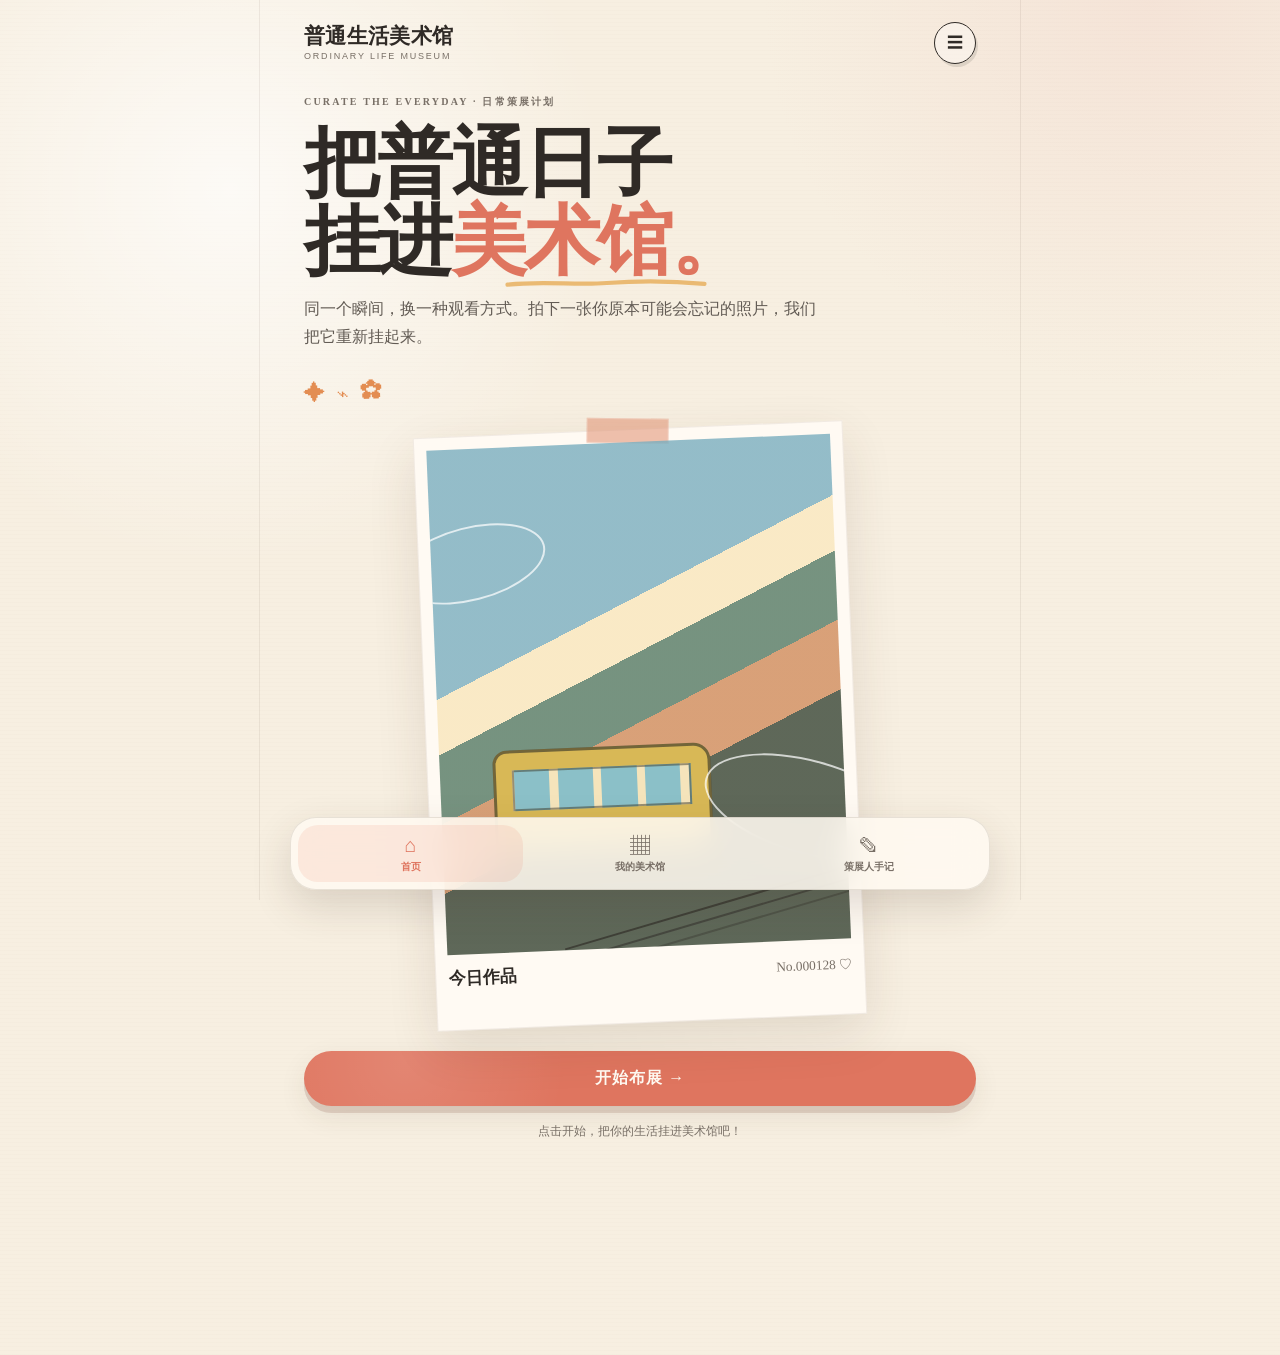
==== index.html @ 5dc71c19 "Add files via upload Initial Ordinary Museum app" ====
<!doctype html>
<html lang="zh-CN">
<head>
  <meta charset="utf-8" />
  <meta name="viewport" content="width=device-width, initial-scale=1, viewport-fit=cover" />
  <meta name="theme-color" content="#f7efe1" />
  <meta name="apple-mobile-web-app-capable" content="yes" />
  <meta name="apple-mobile-web-app-status-bar-style" content="default" />
  <meta name="description" content="普通生活美术馆：把普通日子，挂进美术馆。" />
  <link rel="manifest" href="manifest.webmanifest" />
  <link rel="icon" href="assets/icon-192.png" />
  <link rel="apple-touch-icon" href="assets/icon-192.png" />
  <link rel="stylesheet" href="styles.css" />
  <title>普通生活美术馆</title>
</head>
<body>
  <div id="app" class="app-shell" aria-live="polite"></div>
  <input id="photoInput" class="sr-only" type="file" accept="image/*" />
  <script src="services.js"></script>
  <script src="app.js"></script>
</body>
</html>
---- styles.css ----
:root {
  --paper: #f7efe1;
  --paper-2: #fffaf1;
  --ink: #2f2a26;
  --muted: #786f66;
  --line: rgba(72, 60, 47, .16);
  --coral: #df755f;
  --orange: #e38d52;
  --yellow: #f3d772;
  --green: #aabf8a;
  --blue: #9fc4cd;
  --pink: #e8a7a4;
  --lilac: #baa9ce;
  --shadow: 0 18px 50px rgba(71, 52, 35, .12);
  --shadow-soft: 0 10px 28px rgba(71, 52, 35, .09);
  --safe-b: env(safe-area-inset-bottom, 0px);
}

* { box-sizing: border-box; }
html { background: var(--paper); }
body {
  margin: 0;
  min-height: 100vh;
  color: var(--ink);
  background:
    radial-gradient(circle at 18% 14%, rgba(255,255,255,.7), transparent 24%),
    radial-gradient(circle at 90% 0%, rgba(232,167,164,.16), transparent 22%),
    repeating-linear-gradient(0deg, rgba(80,55,30,.012) 0 1px, transparent 1px 4px),
    var(--paper);
  font-family: -apple-system, BlinkMacSystemFont, "PingFang SC", "Hiragino Sans GB", "Microsoft YaHei", sans-serif;
  -webkit-font-smoothing: antialiased;
  overflow-x: hidden;
}
button, input { font: inherit; }
button { -webkit-tap-highlight-color: transparent; }
img { max-width: 100%; }

.sr-only {
  position: fixed;
  left: -9999px;
  width: 1px;
  height: 1px;
  opacity: 0;
}

.app-shell {
  width: min(100%, 760px);
  min-height: 100vh;
  margin: 0 auto;
  position: relative;
  padding-bottom: calc(92px + var(--safe-b));
}

.screen {
  min-height: 100vh;
  padding: 22px 20px calc(110px + var(--safe-b));
  position: relative;
}

.topbar {
  display: flex;
  align-items: center;
  justify-content: space-between;
  gap: 12px;
  margin-bottom: 24px;
}

.brand-mark {
  line-height: 1.05;
  letter-spacing: .02em;
}
.brand-mark strong {
  display: block;
  font: 700 21px/1.05 Georgia, "Songti SC", "STSong", serif;
}
.brand-mark span {
  display: block;
  margin-top: 5px;
  color: var(--muted);
  font-size: 9px;
  letter-spacing: .2em;
}

.icon-btn {
  width: 42px;
  height: 42px;
  border: 1.5px solid var(--ink);
  border-radius: 50%;
  background: rgba(255,255,255,.34);
  color: var(--ink);
  display: grid;
  place-items: center;
  cursor: pointer;
  box-shadow: 2px 3px 0 rgba(47,42,38,.12);
}
.icon-btn:active { transform: translate(1px, 1px); box-shadow: none; }

.hero-copy { padding-top: 8px; }
.eyebrow {
  font: 700 10px/1.2 Georgia, serif;
  letter-spacing: .22em;
  color: var(--muted);
  text-transform: uppercase;
}
.hero-title, .screen-title {
  font-family: Georgia, "Songti SC", "STSong", serif;
  font-weight: 700;
  letter-spacing: -.035em;
}
.hero-title {
  font-size: clamp(48px, 13vw, 74px);
  line-height: 1.03;
  margin: 16px 0 14px;
}
.hero-title em {
  color: var(--coral);
  font-style: normal;
  position: relative;
  white-space: nowrap;
}
.hero-title em::after {
  content: "";
  position: absolute;
  left: 4%; right: -2%; bottom: -5px;
  height: 10px;
  background: url("data:image/svg+xml,%3Csvg xmlns='http://www.w3.org/2000/svg' width='240' height='12' viewBox='0 0 240 12'%3E%3Cpath d='M2 8C44 3 83 9 121 6s74-3 117 1' fill='none' stroke='%23e8ad58' stroke-width='5' stroke-linecap='round' opacity='.8'/%3E%3C/svg%3E") center/100% 100% no-repeat;
}
.hero-sub {
  max-width: 520px;
  margin: 0;
  color: #625b54;
  font-size: 16px;
  line-height: 1.75;
}

.doodle-row {
  display: flex;
  gap: 12px;
  align-items: center;
  margin: 18px 0 4px;
  color: var(--orange);
  font-size: 22px;
  transform: rotate(-2deg);
}

.polaroid {
  width: min(88%, 430px);
  margin: 34px auto 0;
  background: #fffaf3;
  padding: 12px 12px 40px;
  box-shadow: var(--shadow);
  transform: rotate(-2.4deg);
  position: relative;
  border: 1px solid rgba(78,57,40,.08);
}
.polaroid::before {
  content: "";
  position: absolute;
  width: 82px;
  height: 25px;
  top: -12px;
  left: 50%;
  transform: translateX(-50%) rotate(3deg);
  background: rgba(225, 145, 114, .55);
  box-shadow: inset 0 0 0 1px rgba(255,255,255,.24);
}
.hero-art {
  aspect-ratio: 4 / 5;
  overflow: hidden;
  background:
    linear-gradient(155deg, rgba(121,173,190,.8) 0 36%, rgba(245,220,161,.55) 36% 44%, rgba(84,121,99,.8) 44% 54%, rgba(210,145,99,.85) 54% 64%, rgba(77,88,72,.9) 64% 100%);
  position: relative;
}
.hero-art::before,
.hero-art::after {
  content: "";
  position: absolute;
  border: 2px solid rgba(255,255,255,.72);
  border-radius: 50%;
}
.hero-art::before { width: 150px; height: 70px; left: -38px; top: 78px; transform: rotate(-12deg); }
.hero-art::after { width: 210px; height: 90px; right: -70px; bottom: 86px; transform: rotate(18deg); }
.hero-art .tram {
  position: absolute;
  left: 13%;
  bottom: 18%;
  width: 54%;
  height: 22%;
  background: #d8b856;
  border: 3px solid rgba(61,58,42,.65);
  border-radius: 14px 17px 8px 8px;
  box-shadow: inset 0 -14px rgba(105,126,79,.55);
}
.hero-art .tram::before {
  content: "";
  position: absolute;
  inset: 16% 8% auto;
  height: 35%;
  background: repeating-linear-gradient(90deg, #8bc0c8 0 20%, #f5e4bb 20% 25%);
  border: 2px solid rgba(61,58,42,.5);
}
.hero-art .rail {
  position: absolute;
  width: 82%;
  height: 2px;
  background: rgba(50,47,42,.7);
  right: -10%;
  bottom: 8%;
  transform: rotate(-14deg);
  box-shadow: 0 12px 0 rgba(50,47,42,.55), 0 24px 0 rgba(50,47,42,.35);
}
.polaroid-caption {
  display: flex;
  justify-content: space-between;
  align-items: end;
  gap: 8px;
  margin-top: 12px;
  font-family: Georgia, "Songti SC", serif;
}
.polaroid-caption strong { font-size: 17px; }
.polaroid-caption small { color: var(--muted); }

.primary-btn, .paper-btn, .secondary-btn {
  border: 0;
  cursor: pointer;
}
.primary-btn {
  width: 100%;
  margin-top: 28px;
  padding: 17px 20px;
  border-radius: 999px;
  color: #fffaf2;
  font-weight: 750;
  letter-spacing: .06em;
  background:
    radial-gradient(circle at 15% 20%, rgba(255,255,255,.12), transparent 28%),
    var(--coral);
  box-shadow: 0 7px 0 rgba(118,63,48,.17), var(--shadow-soft);
}
.primary-btn:active { transform: translateY(2px); box-shadow: 0 4px 0 rgba(118,63,48,.14); }
.primary-btn.small { width: auto; margin: 0; padding: 12px 18px; }
.secondary-btn {
  padding: 13px 18px;
  border-radius: 999px;
  border: 1.5px solid rgba(47,42,38,.45);
  background: rgba(255,255,255,.35);
  color: var(--ink);
}

.hand-note {
  margin-top: 16px;
  text-align: center;
  color: var(--muted);
  font-size: 12px;
  line-height: 1.6;
}

.screen-title {
  margin: 8px 0 6px;
  font-size: clamp(34px, 10vw, 52px);
  line-height: 1.08;
}
.screen-sub {
  margin: 0;
  color: var(--muted);
  line-height: 1.7;
}

.upload-zone {
  margin-top: 28px;
  min-height: 350px;
  border: 2px dashed rgba(80,69,58,.25);
  border-radius: 28px;
  background: rgba(255,255,255,.28);
  display: grid;
  place-items: center;
  text-align: center;
  padding: 34px 24px;
  position: relative;
  overflow: hidden;
}
.upload-zone::before {
  content: "";
  position: absolute;
  width: 115px; height: 28px;
  background: rgba(243,215,114,.5);
  top: 24px; right: -22px;
  transform: rotate(18deg);
}
.upload-zone .camera {
  width: 76px; height: 62px;
  margin: 0 auto 18px;
  border: 4px solid var(--ink);
  border-radius: 15px;
  position: relative;
  transform: rotate(-3deg);
}
.upload-zone .camera::before {
  content: "";
  position: absolute;
  width: 26px; height: 16px;
  left: 9px; top: -14px;
  border: 4px solid var(--ink);
  border-bottom: 0;
  border-radius: 8px 8px 0 0;
}
.upload-zone .camera::after {
  content: "";
  position: absolute;
  width: 24px; height: 24px;
  left: 22px; top: 15px;
  border: 4px solid var(--ink);
  border-radius: 50%;
}
.upload-zone strong { display: block; font: 700 22px/1.3 Georgia, "Songti SC", serif; }
.upload-zone p { margin: 10px 0 20px; color: var(--muted); line-height: 1.7; }
.upload-zone .paper-btn {
  padding: 13px 20px;
  border-radius: 12px 20px 14px 18px;
  background: var(--yellow);
  color: var(--ink);
  font-weight: 700;
  transform: rotate(-1deg);
  box-shadow: 3px 4px 0 rgba(71,52,35,.12);
}

.preview-strip {
  margin-top: 22px;
  display: grid;
  grid-template-columns: 92px 1fr;
  gap: 14px;
  align-items: center;
  background: rgba(255,255,255,.34);
  border: 1px solid var(--line);
  padding: 10px;
  border-radius: 18px;
}
.preview-strip img {
  width: 92px; height: 92px;
  object-fit: cover;
  border-radius: 12px;
}
.preview-strip strong { display: block; }
.preview-strip small { color: var(--muted); }

.style-grid {
  margin-top: 24px;
  display: grid;
  grid-template-columns: repeat(2, minmax(0, 1fr));
  gap: 14px;
}
.style-card {
  border: 0;
  text-align: left;
  padding: 10px 10px 15px;
  border-radius: 8px 18px 12px 16px;
  color: var(--ink);
  cursor: pointer;
  position: relative;
  min-width: 0;
  box-shadow: 3px 5px 0 rgba(72,55,40,.08);
  transition: transform .18s ease, box-shadow .18s ease;
}
.style-card:nth-child(2n) { transform: rotate(1.2deg); }
.style-card:nth-child(2n+1) { transform: rotate(-.9deg); }
.style-card.selected {
  outline: 3px solid rgba(47,42,38,.78);
  outline-offset: 2px;
  transform: translateY(-2px) rotate(0deg);
  box-shadow: 0 9px 0 rgba(72,55,40,.09);
}
.style-card::before {
  content: "";
  position: absolute;
  top: -8px; left: 50%;
  width: 48px; height: 16px;
  transform: translateX(-50%) rotate(-3deg);
  background: rgba(255,255,255,.38);
}
.style-thumb {
  width: 100%;
  aspect-ratio: 4/3;
  object-fit: cover;
  border-radius: 8px;
  display: block;
  background: rgba(255,255,255,.4);
}
.style-card h3 { margin: 10px 0 2px; font: 700 18px/1.2 Georgia, "Songti SC", serif; }
.style-card .en { display:block; color: rgba(47,42,38,.6); font: 700 8px/1.2 Georgia, serif; letter-spacing: .12em; }
.style-card p { margin: 7px 0 0; font-size: 11px; line-height: 1.5; color: rgba(47,42,38,.72); }
.style-card[data-tone="yellow"] { background: #f2d978; }
.style-card[data-tone="peach"] { background: #efb18e; }
.style-card[data-tone="lilac"] { background: #c7b5d9; }
.style-card[data-tone="mint"] { background: #b9cfad; }
.style-card[data-tone="kraft"] { background: #d2b694; }
.style-card[data-tone="pink"] { background: #e7adaf; }

.sticky-actions {
  position: sticky;
  bottom: calc(78px + var(--safe-b));
  z-index: 4;
  margin-top: 24px;
  padding: 10px;
  border-radius: 999px;
  background: rgba(247,239,225,.84);
  backdrop-filter: blur(12px);
}

.loading-wrap {
  display: grid;
  min-height: 72vh;
  align-content: center;
  text-align: center;
}
.loading-polaroid {
  width: min(76vw, 360px);
  margin: 0 auto 30px;
  background: #fff9f0;
  padding: 10px 10px 30px;
  box-shadow: var(--shadow);
  transform: rotate(1.8deg);
  position: relative;
}
.loading-polaroid::before,
.result-frame::before {
  content: "";
  position: absolute;
  width: 72px; height: 20px;
  top: -9px; left: 50%;
  transform: translateX(-50%) rotate(-5deg);
  background: rgba(243,215,114,.58);
}
.loading-polaroid img { display:block; width: 100%; aspect-ratio: 4/5; object-fit: cover; filter: saturate(.72) contrast(.9) brightness(1.08); }
.loading-title { font: 700 38px/1.1 Georgia, "Songti SC", serif; margin: 0 0 14px; }
.loading-note {
  display: inline-block;
  background: #f6d879;
  padding: 12px 18px;
  transform: rotate(-1deg);
  box-shadow: 2px 4px 0 rgba(71,52,35,.09);
  line-height: 1.7;
}
.progress-shell {
  width: min(82%, 390px);
  height: 12px;
  margin: 24px auto 8px;
  background: rgba(47,42,38,.1);
  border-radius: 999px;
  overflow: hidden;
}
.progress-bar { width: 0; height: 100%; background: var(--coral); border-radius: inherit; transition: width .15s linear; }
.progress-label { color: var(--muted); font-size: 12px; }

.result-frame {
  background: #fffaf1;
  padding: 11px 11px 43px;
  box-shadow: var(--shadow);
  position: relative;
  transform: rotate(-.8deg);
  margin-top: 18px;
}
.result-frame img { display:block; width:100%; max-height: 68vh; object-fit: contain; background: #eee5d7; }
.exhibit-tag {
  position: absolute;
  top: 21px; right: 20px;
  background: var(--yellow);
  padding: 8px 10px;
  transform: rotate(4deg);
  font: 700 11px/1.45 Georgia, serif;
  box-shadow: 2px 3px 0 rgba(71,52,35,.12);
}
.result-meta { margin: 28px 4px 0; }
.result-meta h1 { margin: 0; font: 700 36px/1.05 Georgia, "Songti SC", serif; }
.result-meta .en { margin-top: 4px; color: var(--muted); font: 700 10px/1 Georgia, serif; letter-spacing:.16em; }
.curator-card {
  margin-top: 22px;
  padding: 20px 20px 18px;
  background: #efb3af;
  border-radius: 6px 16px 9px 14px;
  position: relative;
  transform: rotate(.5deg);
  box-shadow: 3px 5px 0 rgba(72,55,40,.08);
}
.curator-card::after {
  content: "✿";
  position: absolute;
  right: 16px; top: 8px;
  font-size: 28px;
  color: rgba(255,255,255,.55);
  transform: rotate(14deg);
}
.curator-card h3 { margin:0 0 10px; font:700 18px/1.2 Georgia, "Songti SC", serif; }
.curator-card p { margin:0; font-family: Georgia, "Songti SC", serif; font-size:17px; line-height:1.75; }

.compare-toggle {
  display:flex;
  gap:8px;
  margin-top:18px;
  background: rgba(255,255,255,.32);
  border-radius:999px;
  padding:6px;
}
.compare-toggle button {
  flex:1;
  border:0;
  border-radius:999px;
  padding:10px;
  background:transparent;
  color:var(--muted);
}
.compare-toggle button.active { background:var(--ink); color:#fffaf1; }

.action-grid {
  display:grid;
  grid-template-columns:repeat(3,1fr);
  gap:10px;
  margin-top:20px;
}
.action-card {
  border:1px solid var(--line);
  background:rgba(255,255,255,.32);
  border-radius:18px;
  padding:14px 8px;
  text-align:center;
  cursor:pointer;
  color:var(--ink);
}
.action-card strong { display:block; font-size:12px; margin-top:5px; }
.action-card span { font-size:22px; }

.gallery-head {
  background: rgba(255,255,255,.28);
  border-radius: 22px 22px 8px 8px;
  padding: 20px;
  border-top: 8px dotted rgba(47,42,38,.25);
}
.gallery-head h1 { margin:0; font:700 40px/1 Georgia, "Songti SC", serif; }
.gallery-head p { margin:8px 0 0; color:var(--muted); }
.gallery-grid {
  margin-top:22px;
  display:grid;
  grid-template-columns:repeat(2,minmax(0,1fr));
  gap:14px;
}
.gallery-item {
  border:0;
  background:#fffaf1;
  padding:8px 8px 26px;
  box-shadow: var(--shadow-soft);
  cursor:pointer;
  position:relative;
  text-align:left;
  transform:rotate(-1deg);
}
.gallery-item:nth-child(3n+2){ transform:rotate(1.5deg); }
.gallery-item:nth-child(3n){ transform:rotate(.4deg); }
.gallery-item::before {
  content:"";
  position:absolute;
  width:42px;height:14px;
  left:50%;top:-7px;
  transform:translateX(-50%) rotate(3deg);
  background:rgba(227,141,82,.42);
}
.gallery-item img { width:100%; aspect-ratio:4/5; object-fit:cover; display:block; }
.gallery-item strong { display:block; margin-top:9px; font:700 13px/1.2 Georgia, "Songti SC", serif; }
.gallery-item small { color:var(--muted); font-size:10px; }
.empty-state {
  margin-top:24px;
  min-height:360px;
  display:grid;
  place-items:center;
  text-align:center;
  border:2px dashed rgba(80,69,58,.2);
  border-radius:28px;
  padding:28px;
}
.empty-state .big { font-size:52px; }
.empty-state h3 { font:700 26px/1.2 Georgia,"Songti SC",serif; margin:10px 0; }
.empty-state p { color:var(--muted); line-height:1.7; }

.notebook {
  margin-top:20px;
  padding:26px 18px 28px 28px;
  background:
    linear-gradient(90deg, transparent 0 19px, rgba(205,105,101,.28) 19px 20px, transparent 20px),
    repeating-linear-gradient(0deg, transparent 0 29px, rgba(99,141,160,.12) 29px 30px),
    #fffaf1;
  border-radius:12px;
  box-shadow:var(--shadow);
  position:relative;
}
.notebook::before {
  content:"";
  position:absolute;
  left:8px; top:18px; bottom:18px;
  width:10px;
  background:radial-gradient(circle, var(--paper) 0 3px, transparent 3.5px) center top/10px 24px repeat-y;
}
.note-card {
  margin:0 0 18px;
  padding:16px 17px 15px;
  border-radius:4px 14px 7px 12px;
  box-shadow:2px 3px 0 rgba(71,52,35,.08);
  transform:rotate(-.5deg);
}
.note-card:nth-child(2n){ transform:rotate(.7deg); }
.note-card.yellow{ background:#f2dc86; }
.note-card.pink{ background:#efb4b0; }
.note-card.green{ background:#bdcfaa; }
.note-card.blue{ background:#b6d2d7; }
.note-card small { color:rgba(47,42,38,.62); font-family:Georgia,serif; }
.note-card p { margin:8px 0 0; font: 16px/1.75 Georgia,"Songti SC",serif; }

.bottom-nav {
  position: fixed;
  z-index: 20;
  left: 50%;
  bottom: calc(10px + var(--safe-b));
  transform: translateX(-50%);
  width: min(calc(100% - 28px), 700px);
  display: grid;
  grid-template-columns: repeat(3, 1fr);
  gap: 4px;
  padding: 7px;
  border: 1px solid rgba(70,57,45,.12);
  background: rgba(255,250,241,.88);
  backdrop-filter: blur(16px);
  border-radius: 26px;
  box-shadow: 0 16px 40px rgba(71,52,35,.16);
}
.bottom-nav button {
  border:0;
  background:transparent;
  border-radius:20px;
  padding:10px 6px 8px;
  color:var(--muted);
  cursor:pointer;
}
.bottom-nav button.active { background:rgba(227,117,95,.12); color:var(--coral); }
.bottom-nav span { display:block; font-size:20px; line-height:1; }
.bottom-nav small { display:block; margin-top:5px; font-size:10px; font-weight:700; }

.toast {
  position: fixed;
  z-index: 30;
  left:50%;
  bottom:calc(96px + var(--safe-b));
  transform:translateX(-50%) translateY(10px);
  padding:11px 16px;
  border-radius:999px;
  background:rgba(47,42,38,.9);
  color:#fffaf1;
  font-size:12px;
  opacity:0;
  pointer-events:none;
  transition:.2s ease;
  max-width:calc(100vw - 40px);
  white-space:nowrap;
  overflow:hidden;
  text-overflow:ellipsis;
}
.toast.show { opacity:1; transform:translateX(-50%) translateY(0); }

.modal-backdrop {
  position: fixed;
  inset:0;
  z-index:40;
  background:rgba(47,42,38,.42);
  backdrop-filter:blur(4px);
  display:grid;
  align-items:end;
}
.sheet {
  background:var(--paper-2);
  border-radius:28px 28px 0 0;
  padding:12px 18px calc(22px + var(--safe-b));
  max-height:86vh;
  overflow:auto;
}
.sheet-handle { width:42px;height:5px;background:rgba(47,42,38,.18);border-radius:999px;margin:0 auto 15px; }
.sheet h2 { font:700 28px/1.1 Georgia,"Songti SC",serif; margin:0 0 16px; }
.menu-list { display:grid; gap:10px; }
.menu-list button { border:1px solid var(--line); background:rgba(255,255,255,.32); border-radius:16px; padding:14px; text-align:left; color:var(--ink); }
.menu-list button.danger { color:#a14e42; }

@media (min-width: 760px) {
  body::before, body::after {
    content:"";
    position:fixed;
    top:0;bottom:0;
    width:1px;
    background:rgba(80,60,40,.08);
  }
  body::before { left:calc(50% - 381px); }
  body::after { right:calc(50% - 381px); }
  .screen { padding-left:44px; padding-right:44px; }
  .style-grid { grid-template-columns:repeat(3,minmax(0,1fr)); }
  .gallery-grid { grid-template-columns:repeat(3,minmax(0,1fr)); }
  .hero-title { font-size:76px; }
}
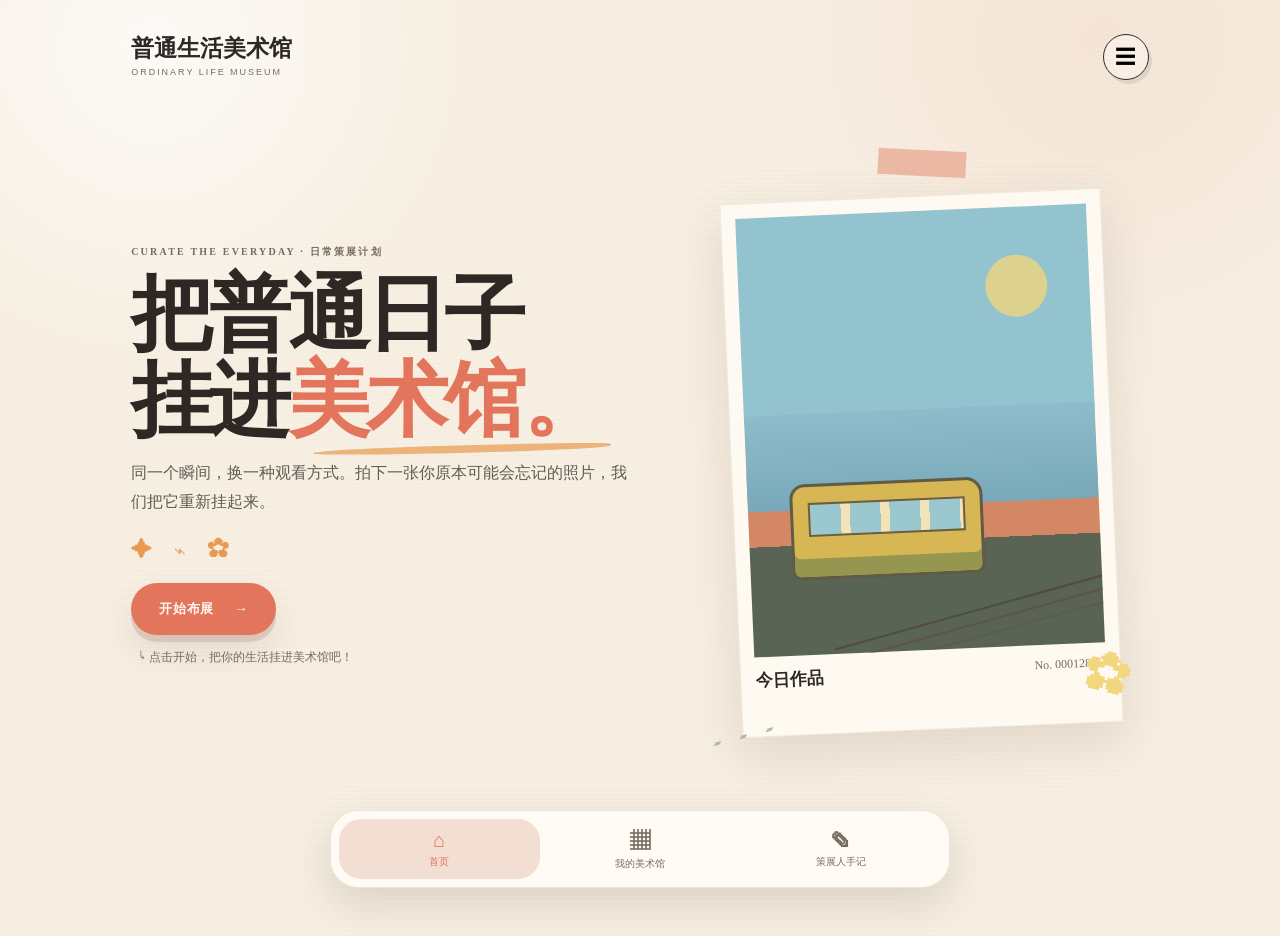
==== commit 9873d3bf: "Add files via upload V2" ====
--- a/index.html
+++ b/index.html
@@ -2,20 +2,16 @@
 <html lang="zh-CN">
 <head>
   <meta charset="utf-8" />
-  <meta name="viewport" content="width=device-width, initial-scale=1, viewport-fit=cover" />
-  <meta name="theme-color" content="#f7efe1" />
-  <meta name="apple-mobile-web-app-capable" content="yes" />
-  <meta name="apple-mobile-web-app-status-bar-style" content="default" />
-  <meta name="description" content="普通生活美术馆：把普通日子，挂进美术馆。" />
+  <meta name="viewport" content="width=device-width,initial-scale=1,viewport-fit=cover" />
+  <meta name="theme-color" content="#f7efe2" />
+  <meta name="description" content="普通生活美术馆：同一个瞬间，不同的观看方式。" />
+  <title>普通生活美术馆</title>
   <link rel="manifest" href="manifest.webmanifest" />
-  <link rel="icon" href="assets/icon-192.png" />
-  <link rel="apple-touch-icon" href="assets/icon-192.png" />
   <link rel="stylesheet" href="styles.css" />
-  <title>普通生活美术馆</title>
 </head>
 <body>
-  <div id="app" class="app-shell" aria-live="polite"></div>
-  <input id="photoInput" class="sr-only" type="file" accept="image/*" />
+  <div id="app" class="app-shell"></div>
+  <input id="photoInput" class="sr-only" type="file" accept="image/*" capture="environment" />
   <script src="services.js"></script>
   <script src="app.js"></script>
 </body>
--- a/styles.css
+++ b/styles.css
@@ -1,701 +1,9 @@
-:root {
-  --paper: #f7efe1;
-  --paper-2: #fffaf1;
-  --ink: #2f2a26;
-  --muted: #786f66;
-  --line: rgba(72, 60, 47, .16);
-  --coral: #df755f;
-  --orange: #e38d52;
-  --yellow: #f3d772;
-  --green: #aabf8a;
-  --blue: #9fc4cd;
-  --pink: #e8a7a4;
-  --lilac: #baa9ce;
-  --shadow: 0 18px 50px rgba(71, 52, 35, .12);
-  --shadow-soft: 0 10px 28px rgba(71, 52, 35, .09);
-  --safe-b: env(safe-area-inset-bottom, 0px);
-}
-
-* { box-sizing: border-box; }
-html { background: var(--paper); }
-body {
-  margin: 0;
-  min-height: 100vh;
-  color: var(--ink);
-  background:
-    radial-gradient(circle at 18% 14%, rgba(255,255,255,.7), transparent 24%),
-    radial-gradient(circle at 90% 0%, rgba(232,167,164,.16), transparent 22%),
-    repeating-linear-gradient(0deg, rgba(80,55,30,.012) 0 1px, transparent 1px 4px),
-    var(--paper);
-  font-family: -apple-system, BlinkMacSystemFont, "PingFang SC", "Hiragino Sans GB", "Microsoft YaHei", sans-serif;
-  -webkit-font-smoothing: antialiased;
-  overflow-x: hidden;
-}
-button, input { font: inherit; }
-button { -webkit-tap-highlight-color: transparent; }
-img { max-width: 100%; }
-
-.sr-only {
-  position: fixed;
-  left: -9999px;
-  width: 1px;
-  height: 1px;
-  opacity: 0;
-}
-
-.app-shell {
-  width: min(100%, 760px);
-  min-height: 100vh;
-  margin: 0 auto;
-  position: relative;
-  padding-bottom: calc(92px + var(--safe-b));
-}
-
-.screen {
-  min-height: 100vh;
-  padding: 22px 20px calc(110px + var(--safe-b));
-  position: relative;
-}
-
-.topbar {
-  display: flex;
-  align-items: center;
-  justify-content: space-between;
-  gap: 12px;
-  margin-bottom: 24px;
-}
-
-.brand-mark {
-  line-height: 1.05;
-  letter-spacing: .02em;
-}
-.brand-mark strong {
-  display: block;
-  font: 700 21px/1.05 Georgia, "Songti SC", "STSong", serif;
-}
-.brand-mark span {
-  display: block;
-  margin-top: 5px;
-  color: var(--muted);
-  font-size: 9px;
-  letter-spacing: .2em;
-}
-
-.icon-btn {
-  width: 42px;
-  height: 42px;
-  border: 1.5px solid var(--ink);
-  border-radius: 50%;
-  background: rgba(255,255,255,.34);
-  color: var(--ink);
-  display: grid;
-  place-items: center;
-  cursor: pointer;
-  box-shadow: 2px 3px 0 rgba(47,42,38,.12);
-}
-.icon-btn:active { transform: translate(1px, 1px); box-shadow: none; }
-
-.hero-copy { padding-top: 8px; }
-.eyebrow {
-  font: 700 10px/1.2 Georgia, serif;
-  letter-spacing: .22em;
-  color: var(--muted);
-  text-transform: uppercase;
-}
-.hero-title, .screen-title {
-  font-family: Georgia, "Songti SC", "STSong", serif;
-  font-weight: 700;
-  letter-spacing: -.035em;
-}
-.hero-title {
-  font-size: clamp(48px, 13vw, 74px);
-  line-height: 1.03;
-  margin: 16px 0 14px;
-}
-.hero-title em {
-  color: var(--coral);
-  font-style: normal;
-  position: relative;
-  white-space: nowrap;
-}
-.hero-title em::after {
-  content: "";
-  position: absolute;
-  left: 4%; right: -2%; bottom: -5px;
-  height: 10px;
-  background: url("data:image/svg+xml,%3Csvg xmlns='http://www.w3.org/2000/svg' width='240' height='12' viewBox='0 0 240 12'%3E%3Cpath d='M2 8C44 3 83 9 121 6s74-3 117 1' fill='none' stroke='%23e8ad58' stroke-width='5' stroke-linecap='round' opacity='.8'/%3E%3C/svg%3E") center/100% 100% no-repeat;
-}
-.hero-sub {
-  max-width: 520px;
-  margin: 0;
-  color: #625b54;
-  font-size: 16px;
-  line-height: 1.75;
-}
-
-.doodle-row {
-  display: flex;
-  gap: 12px;
-  align-items: center;
-  margin: 18px 0 4px;
-  color: var(--orange);
-  font-size: 22px;
-  transform: rotate(-2deg);
-}
-
-.polaroid {
-  width: min(88%, 430px);
-  margin: 34px auto 0;
-  background: #fffaf3;
-  padding: 12px 12px 40px;
-  box-shadow: var(--shadow);
-  transform: rotate(-2.4deg);
-  position: relative;
-  border: 1px solid rgba(78,57,40,.08);
-}
-.polaroid::before {
-  content: "";
-  position: absolute;
-  width: 82px;
-  height: 25px;
-  top: -12px;
-  left: 50%;
-  transform: translateX(-50%) rotate(3deg);
-  background: rgba(225, 145, 114, .55);
-  box-shadow: inset 0 0 0 1px rgba(255,255,255,.24);
-}
-.hero-art {
-  aspect-ratio: 4 / 5;
-  overflow: hidden;
-  background:
-    linear-gradient(155deg, rgba(121,173,190,.8) 0 36%, rgba(245,220,161,.55) 36% 44%, rgba(84,121,99,.8) 44% 54%, rgba(210,145,99,.85) 54% 64%, rgba(77,88,72,.9) 64% 100%);
-  position: relative;
-}
-.hero-art::before,
-.hero-art::after {
-  content: "";
-  position: absolute;
-  border: 2px solid rgba(255,255,255,.72);
-  border-radius: 50%;
-}
-.hero-art::before { width: 150px; height: 70px; left: -38px; top: 78px; transform: rotate(-12deg); }
-.hero-art::after { width: 210px; height: 90px; right: -70px; bottom: 86px; transform: rotate(18deg); }
-.hero-art .tram {
-  position: absolute;
-  left: 13%;
-  bottom: 18%;
-  width: 54%;
-  height: 22%;
-  background: #d8b856;
-  border: 3px solid rgba(61,58,42,.65);
-  border-radius: 14px 17px 8px 8px;
-  box-shadow: inset 0 -14px rgba(105,126,79,.55);
-}
-.hero-art .tram::before {
-  content: "";
-  position: absolute;
-  inset: 16% 8% auto;
-  height: 35%;
-  background: repeating-linear-gradient(90deg, #8bc0c8 0 20%, #f5e4bb 20% 25%);
-  border: 2px solid rgba(61,58,42,.5);
-}
-.hero-art .rail {
-  position: absolute;
-  width: 82%;
-  height: 2px;
-  background: rgba(50,47,42,.7);
-  right: -10%;
-  bottom: 8%;
-  transform: rotate(-14deg);
-  box-shadow: 0 12px 0 rgba(50,47,42,.55), 0 24px 0 rgba(50,47,42,.35);
-}
-.polaroid-caption {
-  display: flex;
-  justify-content: space-between;
-  align-items: end;
-  gap: 8px;
-  margin-top: 12px;
-  font-family: Georgia, "Songti SC", serif;
-}
-.polaroid-caption strong { font-size: 17px; }
-.polaroid-caption small { color: var(--muted); }
-
-.primary-btn, .paper-btn, .secondary-btn {
-  border: 0;
-  cursor: pointer;
-}
-.primary-btn {
-  width: 100%;
-  margin-top: 28px;
-  padding: 17px 20px;
-  border-radius: 999px;
-  color: #fffaf2;
-  font-weight: 750;
-  letter-spacing: .06em;
-  background:
-    radial-gradient(circle at 15% 20%, rgba(255,255,255,.12), transparent 28%),
-    var(--coral);
-  box-shadow: 0 7px 0 rgba(118,63,48,.17), var(--shadow-soft);
-}
-.primary-btn:active { transform: translateY(2px); box-shadow: 0 4px 0 rgba(118,63,48,.14); }
-.primary-btn.small { width: auto; margin: 0; padding: 12px 18px; }
-.secondary-btn {
-  padding: 13px 18px;
-  border-radius: 999px;
-  border: 1.5px solid rgba(47,42,38,.45);
-  background: rgba(255,255,255,.35);
-  color: var(--ink);
-}
-
-.hand-note {
-  margin-top: 16px;
-  text-align: center;
-  color: var(--muted);
-  font-size: 12px;
-  line-height: 1.6;
-}
-
-.screen-title {
-  margin: 8px 0 6px;
-  font-size: clamp(34px, 10vw, 52px);
-  line-height: 1.08;
-}
-.screen-sub {
-  margin: 0;
-  color: var(--muted);
-  line-height: 1.7;
-}
-
-.upload-zone {
-  margin-top: 28px;
-  min-height: 350px;
-  border: 2px dashed rgba(80,69,58,.25);
-  border-radius: 28px;
-  background: rgba(255,255,255,.28);
-  display: grid;
-  place-items: center;
-  text-align: center;
-  padding: 34px 24px;
-  position: relative;
-  overflow: hidden;
-}
-.upload-zone::before {
-  content: "";
-  position: absolute;
-  width: 115px; height: 28px;
-  background: rgba(243,215,114,.5);
-  top: 24px; right: -22px;
-  transform: rotate(18deg);
-}
-.upload-zone .camera {
-  width: 76px; height: 62px;
-  margin: 0 auto 18px;
-  border: 4px solid var(--ink);
-  border-radius: 15px;
-  position: relative;
-  transform: rotate(-3deg);
-}
-.upload-zone .camera::before {
-  content: "";
-  position: absolute;
-  width: 26px; height: 16px;
-  left: 9px; top: -14px;
-  border: 4px solid var(--ink);
-  border-bottom: 0;
-  border-radius: 8px 8px 0 0;
-}
-.upload-zone .camera::after {
-  content: "";
-  position: absolute;
-  width: 24px; height: 24px;
-  left: 22px; top: 15px;
-  border: 4px solid var(--ink);
-  border-radius: 50%;
-}
-.upload-zone strong { display: block; font: 700 22px/1.3 Georgia, "Songti SC", serif; }
-.upload-zone p { margin: 10px 0 20px; color: var(--muted); line-height: 1.7; }
-.upload-zone .paper-btn {
-  padding: 13px 20px;
-  border-radius: 12px 20px 14px 18px;
-  background: var(--yellow);
-  color: var(--ink);
-  font-weight: 700;
-  transform: rotate(-1deg);
-  box-shadow: 3px 4px 0 rgba(71,52,35,.12);
-}
-
-.preview-strip {
-  margin-top: 22px;
-  display: grid;
-  grid-template-columns: 92px 1fr;
-  gap: 14px;
-  align-items: center;
-  background: rgba(255,255,255,.34);
-  border: 1px solid var(--line);
-  padding: 10px;
-  border-radius: 18px;
-}
-.preview-strip img {
-  width: 92px; height: 92px;
-  object-fit: cover;
-  border-radius: 12px;
-}
-.preview-strip strong { display: block; }
-.preview-strip small { color: var(--muted); }
-
-.style-grid {
-  margin-top: 24px;
-  display: grid;
-  grid-template-columns: repeat(2, minmax(0, 1fr));
-  gap: 14px;
-}
-.style-card {
-  border: 0;
-  text-align: left;
-  padding: 10px 10px 15px;
-  border-radius: 8px 18px 12px 16px;
-  color: var(--ink);
-  cursor: pointer;
-  position: relative;
-  min-width: 0;
-  box-shadow: 3px 5px 0 rgba(72,55,40,.08);
-  transition: transform .18s ease, box-shadow .18s ease;
-}
-.style-card:nth-child(2n) { transform: rotate(1.2deg); }
-.style-card:nth-child(2n+1) { transform: rotate(-.9deg); }
-.style-card.selected {
-  outline: 3px solid rgba(47,42,38,.78);
-  outline-offset: 2px;
-  transform: translateY(-2px) rotate(0deg);
-  box-shadow: 0 9px 0 rgba(72,55,40,.09);
-}
-.style-card::before {
-  content: "";
-  position: absolute;
-  top: -8px; left: 50%;
-  width: 48px; height: 16px;
-  transform: translateX(-50%) rotate(-3deg);
-  background: rgba(255,255,255,.38);
-}
-.style-thumb {
-  width: 100%;
-  aspect-ratio: 4/3;
-  object-fit: cover;
-  border-radius: 8px;
-  display: block;
-  background: rgba(255,255,255,.4);
-}
-.style-card h3 { margin: 10px 0 2px; font: 700 18px/1.2 Georgia, "Songti SC", serif; }
-.style-card .en { display:block; color: rgba(47,42,38,.6); font: 700 8px/1.2 Georgia, serif; letter-spacing: .12em; }
-.style-card p { margin: 7px 0 0; font-size: 11px; line-height: 1.5; color: rgba(47,42,38,.72); }
-.style-card[data-tone="yellow"] { background: #f2d978; }
-.style-card[data-tone="peach"] { background: #efb18e; }
-.style-card[data-tone="lilac"] { background: #c7b5d9; }
-.style-card[data-tone="mint"] { background: #b9cfad; }
-.style-card[data-tone="kraft"] { background: #d2b694; }
-.style-card[data-tone="pink"] { background: #e7adaf; }
-
-.sticky-actions {
-  position: sticky;
-  bottom: calc(78px + var(--safe-b));
-  z-index: 4;
-  margin-top: 24px;
-  padding: 10px;
-  border-radius: 999px;
-  background: rgba(247,239,225,.84);
-  backdrop-filter: blur(12px);
-}
-
-.loading-wrap {
-  display: grid;
-  min-height: 72vh;
-  align-content: center;
-  text-align: center;
-}
-.loading-polaroid {
-  width: min(76vw, 360px);
-  margin: 0 auto 30px;
-  background: #fff9f0;
-  padding: 10px 10px 30px;
-  box-shadow: var(--shadow);
-  transform: rotate(1.8deg);
-  position: relative;
-}
-.loading-polaroid::before,
-.result-frame::before {
-  content: "";
-  position: absolute;
-  width: 72px; height: 20px;
-  top: -9px; left: 50%;
-  transform: translateX(-50%) rotate(-5deg);
-  background: rgba(243,215,114,.58);
-}
-.loading-polaroid img { display:block; width: 100%; aspect-ratio: 4/5; object-fit: cover; filter: saturate(.72) contrast(.9) brightness(1.08); }
-.loading-title { font: 700 38px/1.1 Georgia, "Songti SC", serif; margin: 0 0 14px; }
-.loading-note {
-  display: inline-block;
-  background: #f6d879;
-  padding: 12px 18px;
-  transform: rotate(-1deg);
-  box-shadow: 2px 4px 0 rgba(71,52,35,.09);
-  line-height: 1.7;
-}
-.progress-shell {
-  width: min(82%, 390px);
-  height: 12px;
-  margin: 24px auto 8px;
-  background: rgba(47,42,38,.1);
-  border-radius: 999px;
-  overflow: hidden;
-}
-.progress-bar { width: 0; height: 100%; background: var(--coral); border-radius: inherit; transition: width .15s linear; }
-.progress-label { color: var(--muted); font-size: 12px; }
-
-.result-frame {
-  background: #fffaf1;
-  padding: 11px 11px 43px;
-  box-shadow: var(--shadow);
-  position: relative;
-  transform: rotate(-.8deg);
-  margin-top: 18px;
-}
-.result-frame img { display:block; width:100%; max-height: 68vh; object-fit: contain; background: #eee5d7; }
-.exhibit-tag {
-  position: absolute;
-  top: 21px; right: 20px;
-  background: var(--yellow);
-  padding: 8px 10px;
-  transform: rotate(4deg);
-  font: 700 11px/1.45 Georgia, serif;
-  box-shadow: 2px 3px 0 rgba(71,52,35,.12);
-}
-.result-meta { margin: 28px 4px 0; }
-.result-meta h1 { margin: 0; font: 700 36px/1.05 Georgia, "Songti SC", serif; }
-.result-meta .en { margin-top: 4px; color: var(--muted); font: 700 10px/1 Georgia, serif; letter-spacing:.16em; }
-.curator-card {
-  margin-top: 22px;
-  padding: 20px 20px 18px;
-  background: #efb3af;
-  border-radius: 6px 16px 9px 14px;
-  position: relative;
-  transform: rotate(.5deg);
-  box-shadow: 3px 5px 0 rgba(72,55,40,.08);
-}
-.curator-card::after {
-  content: "✿";
-  position: absolute;
-  right: 16px; top: 8px;
-  font-size: 28px;
-  color: rgba(255,255,255,.55);
-  transform: rotate(14deg);
-}
-.curator-card h3 { margin:0 0 10px; font:700 18px/1.2 Georgia, "Songti SC", serif; }
-.curator-card p { margin:0; font-family: Georgia, "Songti SC", serif; font-size:17px; line-height:1.75; }
-
-.compare-toggle {
-  display:flex;
-  gap:8px;
-  margin-top:18px;
-  background: rgba(255,255,255,.32);
-  border-radius:999px;
-  padding:6px;
-}
-.compare-toggle button {
-  flex:1;
-  border:0;
-  border-radius:999px;
-  padding:10px;
-  background:transparent;
-  color:var(--muted);
-}
-.compare-toggle button.active { background:var(--ink); color:#fffaf1; }
-
-.action-grid {
-  display:grid;
-  grid-template-columns:repeat(3,1fr);
-  gap:10px;
-  margin-top:20px;
-}
-.action-card {
-  border:1px solid var(--line);
-  background:rgba(255,255,255,.32);
-  border-radius:18px;
-  padding:14px 8px;
-  text-align:center;
-  cursor:pointer;
-  color:var(--ink);
-}
-.action-card strong { display:block; font-size:12px; margin-top:5px; }
-.action-card span { font-size:22px; }
-
-.gallery-head {
-  background: rgba(255,255,255,.28);
-  border-radius: 22px 22px 8px 8px;
-  padding: 20px;
-  border-top: 8px dotted rgba(47,42,38,.25);
-}
-.gallery-head h1 { margin:0; font:700 40px/1 Georgia, "Songti SC", serif; }
-.gallery-head p { margin:8px 0 0; color:var(--muted); }
-.gallery-grid {
-  margin-top:22px;
-  display:grid;
-  grid-template-columns:repeat(2,minmax(0,1fr));
-  gap:14px;
-}
-.gallery-item {
-  border:0;
-  background:#fffaf1;
-  padding:8px 8px 26px;
-  box-shadow: var(--shadow-soft);
-  cursor:pointer;
-  position:relative;
-  text-align:left;
-  transform:rotate(-1deg);
-}
-.gallery-item:nth-child(3n+2){ transform:rotate(1.5deg); }
-.gallery-item:nth-child(3n){ transform:rotate(.4deg); }
-.gallery-item::before {
-  content:"";
-  position:absolute;
-  width:42px;height:14px;
-  left:50%;top:-7px;
-  transform:translateX(-50%) rotate(3deg);
-  background:rgba(227,141,82,.42);
-}
-.gallery-item img { width:100%; aspect-ratio:4/5; object-fit:cover; display:block; }
-.gallery-item strong { display:block; margin-top:9px; font:700 13px/1.2 Georgia, "Songti SC", serif; }
-.gallery-item small { color:var(--muted); font-size:10px; }
-.empty-state {
-  margin-top:24px;
-  min-height:360px;
-  display:grid;
-  place-items:center;
-  text-align:center;
-  border:2px dashed rgba(80,69,58,.2);
-  border-radius:28px;
-  padding:28px;
-}
-.empty-state .big { font-size:52px; }
-.empty-state h3 { font:700 26px/1.2 Georgia,"Songti SC",serif; margin:10px 0; }
-.empty-state p { color:var(--muted); line-height:1.7; }
-
-.notebook {
-  margin-top:20px;
-  padding:26px 18px 28px 28px;
-  background:
-    linear-gradient(90deg, transparent 0 19px, rgba(205,105,101,.28) 19px 20px, transparent 20px),
-    repeating-linear-gradient(0deg, transparent 0 29px, rgba(99,141,160,.12) 29px 30px),
-    #fffaf1;
-  border-radius:12px;
-  box-shadow:var(--shadow);
-  position:relative;
-}
-.notebook::before {
-  content:"";
-  position:absolute;
-  left:8px; top:18px; bottom:18px;
-  width:10px;
-  background:radial-gradient(circle, var(--paper) 0 3px, transparent 3.5px) center top/10px 24px repeat-y;
-}
-.note-card {
-  margin:0 0 18px;
-  padding:16px 17px 15px;
-  border-radius:4px 14px 7px 12px;
-  box-shadow:2px 3px 0 rgba(71,52,35,.08);
-  transform:rotate(-.5deg);
-}
-.note-card:nth-child(2n){ transform:rotate(.7deg); }
-.note-card.yellow{ background:#f2dc86; }
-.note-card.pink{ background:#efb4b0; }
-.note-card.green{ background:#bdcfaa; }
-.note-card.blue{ background:#b6d2d7; }
-.note-card small { color:rgba(47,42,38,.62); font-family:Georgia,serif; }
-.note-card p { margin:8px 0 0; font: 16px/1.75 Georgia,"Songti SC",serif; }
-
-.bottom-nav {
-  position: fixed;
-  z-index: 20;
-  left: 50%;
-  bottom: calc(10px + var(--safe-b));
-  transform: translateX(-50%);
-  width: min(calc(100% - 28px), 700px);
-  display: grid;
-  grid-template-columns: repeat(3, 1fr);
-  gap: 4px;
-  padding: 7px;
-  border: 1px solid rgba(70,57,45,.12);
-  background: rgba(255,250,241,.88);
-  backdrop-filter: blur(16px);
-  border-radius: 26px;
-  box-shadow: 0 16px 40px rgba(71,52,35,.16);
-}
-.bottom-nav button {
-  border:0;
-  background:transparent;
-  border-radius:20px;
-  padding:10px 6px 8px;
-  color:var(--muted);
-  cursor:pointer;
-}
-.bottom-nav button.active { background:rgba(227,117,95,.12); color:var(--coral); }
-.bottom-nav span { display:block; font-size:20px; line-height:1; }
-.bottom-nav small { display:block; margin-top:5px; font-size:10px; font-weight:700; }
-
-.toast {
-  position: fixed;
-  z-index: 30;
-  left:50%;
-  bottom:calc(96px + var(--safe-b));
-  transform:translateX(-50%) translateY(10px);
-  padding:11px 16px;
-  border-radius:999px;
-  background:rgba(47,42,38,.9);
-  color:#fffaf1;
-  font-size:12px;
-  opacity:0;
-  pointer-events:none;
-  transition:.2s ease;
-  max-width:calc(100vw - 40px);
-  white-space:nowrap;
-  overflow:hidden;
-  text-overflow:ellipsis;
-}
-.toast.show { opacity:1; transform:translateX(-50%) translateY(0); }
-
-.modal-backdrop {
-  position: fixed;
-  inset:0;
-  z-index:40;
-  background:rgba(47,42,38,.42);
-  backdrop-filter:blur(4px);
-  display:grid;
-  align-items:end;
-}
-.sheet {
-  background:var(--paper-2);
-  border-radius:28px 28px 0 0;
-  padding:12px 18px calc(22px + var(--safe-b));
-  max-height:86vh;
-  overflow:auto;
-}
-.sheet-handle { width:42px;height:5px;background:rgba(47,42,38,.18);border-radius:999px;margin:0 auto 15px; }
-.sheet h2 { font:700 28px/1.1 Georgia,"Songti SC",serif; margin:0 0 16px; }
-.menu-list { display:grid; gap:10px; }
-.menu-list button { border:1px solid var(--line); background:rgba(255,255,255,.32); border-radius:16px; padding:14px; text-align:left; color:var(--ink); }
-.menu-list button.danger { color:#a14e42; }
-
-@media (min-width: 760px) {
-  body::before, body::after {
-    content:"";
-    position:fixed;
-    top:0;bottom:0;
-    width:1px;
-    background:rgba(80,60,40,.08);
-  }
-  body::before { left:calc(50% - 381px); }
-  body::after { right:calc(50% - 381px); }
-  .screen { padding-left:44px; padding-right:44px; }
-  .style-grid { grid-template-columns:repeat(3,minmax(0,1fr)); }
-  .gallery-grid { grid-template-columns:repeat(3,minmax(0,1fr)); }
-  .hero-title { font-size:76px; }
-}
+:root{--paper:#f7efe2;--paper2:#fff9ef;--ink:#2d2824;--muted:#766b61;--coral:#e3755d;--orange:#e99a50;--yellow:#f1d77d;--green:#a9bf93;--blue:#96becb;--pink:#e7aaa9;--lilac:#baa8cc;--tan:#c8a985;--line:rgba(68,53,40,.16);--shadow:0 18px 50px rgba(74,54,35,.13);--safe:env(safe-area-inset-bottom,0px)}*{box-sizing:border-box}html{background:var(--paper)}body{margin:0;color:var(--ink);font-family:-apple-system,BlinkMacSystemFont,"PingFang SC","Microsoft YaHei",sans-serif;background:radial-gradient(circle at 12% 5%,rgba(255,255,255,.72),transparent 22%),radial-gradient(circle at 86% 4%,rgba(232,170,150,.14),transparent 25%),repeating-linear-gradient(0deg,rgba(76,55,38,.014) 0 1px,transparent 1px 4px),var(--paper);min-height:100vh;overflow-x:hidden}.sr-only{position:fixed;left:-9999px;opacity:0}.app-shell{width:min(100%,1120px);margin:auto;min-height:100vh;position:relative}.screen{min-height:100vh;padding:28px clamp(18px,4vw,54px) calc(118px + var(--safe));position:relative}.screen>header{display:flex;align-items:center;justify-content:space-between;gap:14px;margin-bottom:28px}.brand strong{display:block;font:700 23px/1.05 Georgia,"Songti SC",serif}.brand span{display:block;font-size:9px;letter-spacing:.22em;color:var(--muted);margin-top:6px}.round-icon{width:46px;height:46px;border:1.6px solid var(--ink);border-radius:50%;background:rgba(255,255,255,.34);font-size:21px;box-shadow:3px 4px 0 rgba(47,42,38,.1);cursor:pointer}.round-icon:active{transform:translate(2px,2px);box-shadow:none}.tiny-title,.eyebrow{font:700 10px/1.2 Georgia,serif;letter-spacing:.22em;color:var(--muted)}.page-title{max-width:620px;margin:10px 0 26px}.page-title small{font:700 10px Georgia,serif;letter-spacing:.2em;color:var(--orange)}.page-title h1,.hero-copy h1{font:700 clamp(46px,8vw,82px)/1.04 Georgia,"Songti SC",serif;letter-spacing:-.045em;margin:14px 0}.page-title h1{font-size:clamp(40px,7vw,66px)}.page-title p,.lead{color:#625b54;line-height:1.8;font-size:16px;max-width:620px}.page-title.compact h1{font-size:clamp(42px,6vw,58px)}
+.home-grid{display:grid;grid-template-columns:1.05fr .95fr;align-items:center;gap:62px;min-height:calc(100vh - 190px)}.hero-copy h1 em{font-style:normal;color:var(--coral);position:relative;white-space:nowrap}.hero-copy h1 em:after{content:"";position:absolute;left:8%;right:-3%;bottom:-7px;height:8px;background:var(--orange);border-radius:80% 20% 70% 30%;opacity:.7;transform:rotate(-1deg)}.doodles{color:var(--orange);font-size:22px;margin:20px 0}.scribble-btn{border:0;background:var(--coral);color:#fffaf2;border-radius:999px;padding:17px 28px;font-weight:800;letter-spacing:.05em;box-shadow:0 7px 0 rgba(122,65,50,.16),0 16px 34px rgba(90,55,40,.11);cursor:pointer}.scribble-btn span{margin-left:16px}.scribble-btn:active{transform:translateY(2px);box-shadow:0 4px 0 rgba(122,65,50,.15)}.hand-arrow{color:var(--muted);font-size:12px;margin:14px 8px}.hero-art-wrap{position:relative;min-height:600px;display:grid;place-items:center}.polaroid{background:#fffaf1;padding:14px 14px 44px;border:1px solid rgba(76,58,40,.08);box-shadow:var(--shadow);position:relative}.showcase{width:min(84%,430px);transform:rotate(-2.5deg)}.sample-scene{aspect-ratio:4/5;position:relative;overflow:hidden;background:linear-gradient(#92c3cf 0 47%,#f2d8a3 47% 58%,#87a88a 58% 66%,#d48765 66% 75%,#596454 75%)}.sample-scene .sun{position:absolute;width:62px;height:62px;background:#f4d67a;border-radius:50%;right:12%;top:11%;opacity:.75}.sample-scene .sea{position:absolute;left:0;right:0;top:45%;height:22%;background:linear-gradient(#8fbccc,#78a8b9)}.sample-scene .tram{position:absolute;width:55%;height:22%;left:12%;bottom:17%;background:#d7b754;border:3px solid #5f5b45;border-radius:15px 17px 9px 9px;box-shadow:inset 0 -18px rgba(96,127,79,.55)}.sample-scene .tram:after{content:"";position:absolute;left:8%;right:8%;top:18%;height:33%;border:2px solid #675f47;background:repeating-linear-gradient(90deg,#9bc8cf 0 20%,#f4e3b7 20% 26%)}.sample-scene .rail{position:absolute;width:90%;right:-12%;bottom:9%;height:2px;background:#504b41;transform:rotate(-13deg);box-shadow:0 13px 0 #5d5549,0 26px 0 rgba(93,85,73,.55)}.caption{display:flex;justify-content:space-between;gap:12px;margin-top:12px;font-family:Georgia,"Songti SC",serif}.caption strong{font-size:17px}.caption span{font-size:12px;color:var(--muted)}.tape{position:absolute;width:88px;height:26px;left:50%;top:-13px;transform:translateX(-50%) rotate(3deg);z-index:2;opacity:.68}.tape-coral{background:#e8a189}.tape-yellow{background:#f0d37b}.flower{position:absolute;right:4%;bottom:10%;font-size:46px;color:var(--yellow);transform:rotate(14deg)}.pencils{position:absolute;left:4%;bottom:3%;color:var(--green);letter-spacing:7px;transform:rotate(-15deg)}
+.upload-card{border:1px dashed #b9ab9b;border-radius:28px;min-height:360px;display:grid;place-items:center;text-align:center;padding:40px;background:rgba(255,255,255,.24);box-shadow:inset 0 0 70px rgba(255,255,255,.22)}.upload-card>div{}.camera-doodle{font-size:58px;color:var(--orange);margin-bottom:14px}.upload-card strong{font:700 23px Georgia,"Songti SC",serif}.upload-card p{color:var(--muted);line-height:1.7}.paper-btn{border:1.4px solid rgba(47,42,38,.45);background:#fffaf2;border-radius:999px;padding:12px 18px;color:var(--ink);font-weight:700;cursor:pointer}.analysis-layout{display:grid;grid-template-columns:minmax(300px,.85fr) minmax(340px,1.15fr);gap:52px;align-items:center}.photo-card{background:#fffaf1;padding:13px 13px 38px;box-shadow:var(--shadow);transform:rotate(-1.6deg);position:relative}.photo-card img{display:block;width:100%;max-height:610px;object-fit:cover}.analysis-note{padding:22px;background:#f2d977;border-radius:4px;box-shadow:7px 8px 0 rgba(84,66,42,.08);transform:rotate(.6deg);margin:18px 0}.analysis-note b{font:700 18px Georgia,"Songti SC",serif}.analysis-note p{line-height:1.75}.analysis-tags{display:flex;flex-wrap:wrap;gap:8px}.analysis-tags span{background:rgba(255,255,255,.42);padding:7px 9px;border-radius:999px;font-size:11px}.mini-original{display:flex;align-items:center;gap:14px;border:1px solid var(--line);background:rgba(255,255,255,.3);padding:10px;border-radius:18px;margin-bottom:20px;max-width:560px}.mini-original img{width:68px;height:68px;object-fit:cover;border-radius:12px}.mini-original b,.mini-original span{display:block}.mini-original span{font-size:11px;color:var(--muted);margin-top:5px}.style-grid{display:grid;grid-template-columns:repeat(2,minmax(0,1fr));gap:18px}.style-card{position:relative;text-align:left;border:1px solid var(--line);border-radius:24px;padding:13px 13px 17px;background:#fffaf1;cursor:pointer;box-shadow:0 10px 25px rgba(70,53,38,.07);transition:.18s transform,.18s box-shadow}.style-card:hover{transform:translateY(-3px)}.style-card.selected{outline:3px solid var(--ink);box-shadow:0 13px 32px rgba(70,53,38,.13)}.style-preview{height:170px;overflow:hidden;border-radius:16px;position:relative;background:#ddd}.style-preview img{width:100%;height:100%;object-fit:cover}.style-preview i{position:absolute;right:12px;top:10px;font-size:30px;color:#fff;text-shadow:0 2px 8px rgba(0,0,0,.25);font-style:normal}.style-card h3{font:700 23px Georgia,"Songti SC",serif;margin:7px 0 2px}.style-card small{font:700 9px Georgia,serif;letter-spacing:.16em;color:var(--muted)}.style-card p{font-size:12px;color:#665e56;line-height:1.6;min-height:38px}.room-label{display:inline-block;margin-top:11px;padding:4px 8px;border-radius:999px;background:rgba(255,255,255,.54);font-size:10px}.style-card mark{position:absolute;top:22px;left:22px;background:var(--coral);color:#fff;padding:5px 9px;border-radius:999px;font-size:10px}.tone-ochre{background:#edd599}.tone-blue{background:#b8d6dc}.tone-lilac{background:#d4c7df}.tone-green{background:#cad8b8}.tone-tan{background:#dac5a8}.tone-pink{background:#efc2bc}.sticky-cta{position:sticky;bottom:92px;margin:24px auto 0;max-width:520px;z-index:8;text-align:center}.sticky-cta .scribble-btn{width:100%}
+.loading-screen{max-width:720px;margin:auto}.loading-stage{text-align:center;padding:16px 0}.loading-photo{width:min(82%,430px);margin:0 auto 30px;background:#fffaf1;padding:12px 12px 36px;box-shadow:var(--shadow);transform:rotate(-1.7deg);position:relative}.loading-photo img{width:100%;aspect-ratio:4/5;object-fit:cover;filter:saturate(.85) brightness(1.05)}.loading-photo .leaf{position:absolute;right:-14px;top:-22px;color:var(--green);font-size:42px}.loading-stage h1{font:700 clamp(42px,9vw,66px) Georgia,"Songti SC",serif;margin:8px 0 4px}.underline{width:210px;height:7px;background:var(--orange);border-radius:50%;margin:0 auto 24px;transform:rotate(-2deg);opacity:.7}.sticky-note{display:inline-block;text-align:left;background:var(--yellow);padding:16px 20px;line-height:1.7;box-shadow:6px 7px 0 rgba(76,60,40,.08);transform:rotate(1deg)}.progress-row{display:flex;justify-content:space-between;gap:20px;margin:34px auto 10px;max-width:520px;color:var(--muted);font-size:12px}.progress{height:8px;max-width:520px;margin:auto;background:rgba(66,54,43,.12);border-radius:999px;overflow:hidden}.progress i{display:block;height:100%;width:0;background:var(--orange);border-radius:inherit;transition:width .18s}
+.result-layout{display:grid;grid-template-columns:minmax(300px,.92fr) minmax(330px,1.08fr);gap:48px;align-items:start}.result-frame{position:relative;background:#fffaf1;padding:14px 14px 40px;box-shadow:var(--shadow)}.result-frame img{display:block;width:100%;max-height:690px;object-fit:cover}.exhibit-tag{position:absolute;right:24px;top:24px;background:var(--yellow);padding:9px 11px;font:700 11px Georgia,serif;transform:rotate(2deg);box-shadow:3px 4px 0 rgba(68,53,40,.08)}.exhibit-tag span{font-weight:400}.compare{display:flex;justify-content:center;gap:5px;background:rgba(255,255,255,.34);padding:5px;border-radius:999px;width:max-content;margin:18px auto}.compare button{border:0;background:transparent;border-radius:999px;padding:8px 16px;color:var(--muted);cursor:pointer}.compare button.active{background:var(--ink);color:#fff}.result-info h1{font:700 clamp(44px,7vw,68px) Georgia,"Songti SC",serif;margin:8px 0 0}.result-info>small{font:700 10px Georgia,serif;letter-spacing:.2em;color:var(--muted)}.meta-line{display:flex;justify-content:space-between;gap:12px;border-top:1px solid var(--line);border-bottom:1px solid var(--line);padding:13px 0;margin:22px 0;color:var(--muted);font-size:11px}.curator-note{background:var(--pink);padding:20px 22px;transform:rotate(-.4deg);position:relative;box-shadow:6px 7px 0 rgba(70,50,40,.07)}.curator-note h3{font:700 18px Georgia,"Songti SC",serif;margin:0}.curator-note p{font-size:17px;line-height:1.8;margin-bottom:0}.favorite-row{text-align:right;margin-top:18px}.favorite{border:1px solid var(--line);background:rgba(255,255,255,.35);padding:9px 14px;border-radius:999px;color:var(--muted);cursor:pointer}.favorite.active{color:var(--coral);border-color:var(--coral)}.action-bar{display:grid;grid-template-columns:repeat(4,1fr);gap:8px;margin:36px 0 0;padding:12px;background:rgba(255,250,242,.75);border:1px solid var(--line);border-radius:25px}.action-bar button{border:0;background:transparent;padding:10px 5px;color:var(--muted);cursor:pointer}.action-bar b,.action-bar span{display:block}.action-bar b{font-size:20px;color:var(--ink);margin-bottom:4px}.action-bar span{font-size:11px}
+.gallery-title{display:flex;justify-content:space-between;align-items:end;gap:18px}.gallery-title small{font:700 9px Georgia,serif;letter-spacing:.2em;color:var(--muted)}.gallery-title h1{font:700 clamp(42px,7vw,66px) Georgia,"Songti SC",serif;margin:6px 0}.gallery-title p{color:var(--muted);font-size:12px}.spiral{text-align:center;letter-spacing:13px;color:#6f665d;margin:28px 0 -8px;white-space:nowrap;overflow:hidden}.gallery-grid{display:grid;grid-template-columns:repeat(3,1fr);gap:18px;background:rgba(255,255,255,.15);padding:28px 18px;border-top:2px solid rgba(63,52,42,.16)}.gallery-item{border:0;background:transparent;text-align:left;padding:0;color:var(--ink);cursor:pointer}.gallery-photo,.sample-thumb{aspect-ratio:4/5;background:#fffaf1;padding:8px 8px 27px;box-shadow:0 9px 20px rgba(67,51,37,.12);position:relative;transform:rotate(-1deg)}.gallery-item:nth-child(2n) .gallery-photo,.gallery-item:nth-child(2n) .sample-thumb{transform:rotate(1.4deg)}.gallery-photo img{width:100%;height:100%;object-fit:cover}.mini-tape{position:absolute;top:-7px;left:50%;width:35px;height:13px;background:rgba(233,154,80,.58);transform:translateX(-50%) rotate(3deg)}.gallery-item>b{display:block;font:700 13px Georgia,"Songti SC",serif;margin:9px 3px 2px}.gallery-item>small{color:var(--muted);font-size:9px;margin-left:3px}.sample-thumb{display:grid;place-items:center;background:linear-gradient(145deg,rgba(255,255,255,.24),transparent),#d7c3aa}.sample-thumb span{font-size:46px;color:rgba(255,255,255,.9)}.gallery-new{display:block;margin:28px auto}.private-curator{display:flex;align-items:center;justify-content:space-between;gap:24px;padding:24px;border:1px solid var(--line);background:rgba(255,255,255,.28);border-radius:24px;margin-top:18px}.private-curator small{font:700 9px Georgia,serif;letter-spacing:.2em;color:var(--orange)}.private-curator h2{font:700 28px Georgia,"Songti SC",serif;margin:5px 0}.private-curator p{color:var(--muted);font-size:12px;max-width:520px}.notes-list{display:grid;grid-template-columns:repeat(2,1fr);gap:18px}.note-card{padding:22px;min-height:210px;box-shadow:6px 8px 0 rgba(70,53,40,.07);position:relative}.note-card:nth-child(odd){transform:rotate(-.6deg)}.note-card:nth-child(even){transform:rotate(.8deg)}.note-card.c0{background:var(--yellow)}.note-card.c1{background:var(--pink)}.note-card.c2{background:#c8d8b9}.note-card.c3{background:#bfd7de}.note-card small{font-size:10px;color:#655d55}.note-card h3{font:700 20px Georgia,"Songti SC",serif;margin:12px 0 5px}.note-card p{line-height:1.75;margin:0}.note-card button{position:absolute;right:14px;bottom:12px;border:0;background:transparent;color:#655d55;font-size:11px;cursor:pointer}
+.bottom-nav{position:fixed;left:50%;transform:translateX(-50%);bottom:calc(12px + var(--safe));width:min(calc(100% - 28px),760px);display:grid;grid-template-columns:repeat(3,1fr);background:rgba(255,252,246,.93);border:1px solid rgba(69,56,44,.12);border-radius:28px;padding:8px;z-index:30;box-shadow:0 16px 40px rgba(69,52,38,.15);backdrop-filter:blur(14px)}.bottom-nav button{border:0;background:transparent;color:var(--muted);border-radius:22px;padding:8px;cursor:pointer}.bottom-nav button.active{background:#f2ded3;color:var(--coral)}.bottom-nav b,.bottom-nav span{display:block}.bottom-nav b{font-size:20px}.bottom-nav span{font-size:10px;margin-top:3px}.toast{position:fixed;left:50%;bottom:110px;transform:translate(-50%,15px);background:#302b27;color:#fff;padding:10px 15px;border-radius:999px;font-size:12px;opacity:0;transition:.22s;z-index:99}.toast.show{opacity:1;transform:translate(-50%,0)}.modal{position:fixed;inset:0;background:rgba(45,38,32,.36);display:grid;place-items:end center;z-index:100;padding:16px}.sheet{width:min(100%,620px);background:var(--paper2);border-radius:30px 30px 18px 18px;padding:28px;box-shadow:0 25px 80px rgba(40,30,22,.25);position:relative}.sheet .close{position:absolute;right:18px;top:15px;width:36px;height:36px;border:0;border-radius:50%;background:#eee2d5;font-size:22px}.sheet small{font:700 9px Georgia,serif;letter-spacing:.2em;color:var(--orange)}.sheet h2{font:700 35px Georgia,"Songti SC",serif;margin:8px 0 16px}.sheet p,.sheet blockquote{line-height:1.75;color:#5f5750}.sheet blockquote{background:var(--yellow);padding:16px;margin:18px 0 0}.sheet-buttons{display:grid;gap:8px}.sheet-buttons button{border:1px solid var(--line);background:rgba(255,255,255,.42);padding:13px;border-radius:14px;text-align:left}.sheet-buttons .danger{color:#b04a3b}pre{white-space:pre-wrap;background:#302b27;color:#f8efe5;padding:16px;border-radius:14px;line-height:1.7}
+@media(max-width:760px){.screen{padding:22px 18px calc(112px + var(--safe))}.home-grid,.analysis-layout,.result-layout{grid-template-columns:1fr;gap:24px}.home-grid{min-height:auto}.hero-copy h1{font-size:clamp(52px,15vw,76px)}.hero-art-wrap{min-height:500px}.showcase{width:86%}.style-grid{gap:12px}.style-preview{height:132px}.style-card{border-radius:19px;padding:10px}.style-card h3{font-size:19px}.style-card p{font-size:11px}.gallery-grid{grid-template-columns:repeat(2,1fr);padding:22px 8px;gap:15px}.notes-list{grid-template-columns:1fr}.action-bar{grid-template-columns:repeat(4,1fr);padding:8px}.action-bar span{font-size:9px}.private-curator{align-items:flex-start;flex-direction:column}.bottom-nav{width:calc(100% - 22px)}.result-info h1{font-size:50px}.analysis-copy .scribble-btn{width:100%}}
+@media(min-width:761px){.home-screen{padding-top:34px}.styles-screen .style-grid{grid-template-columns:repeat(3,1fr)}.gallery-screen .gallery-grid{grid-template-columns:repeat(4,1fr)}.bottom-nav{width:620px}}
